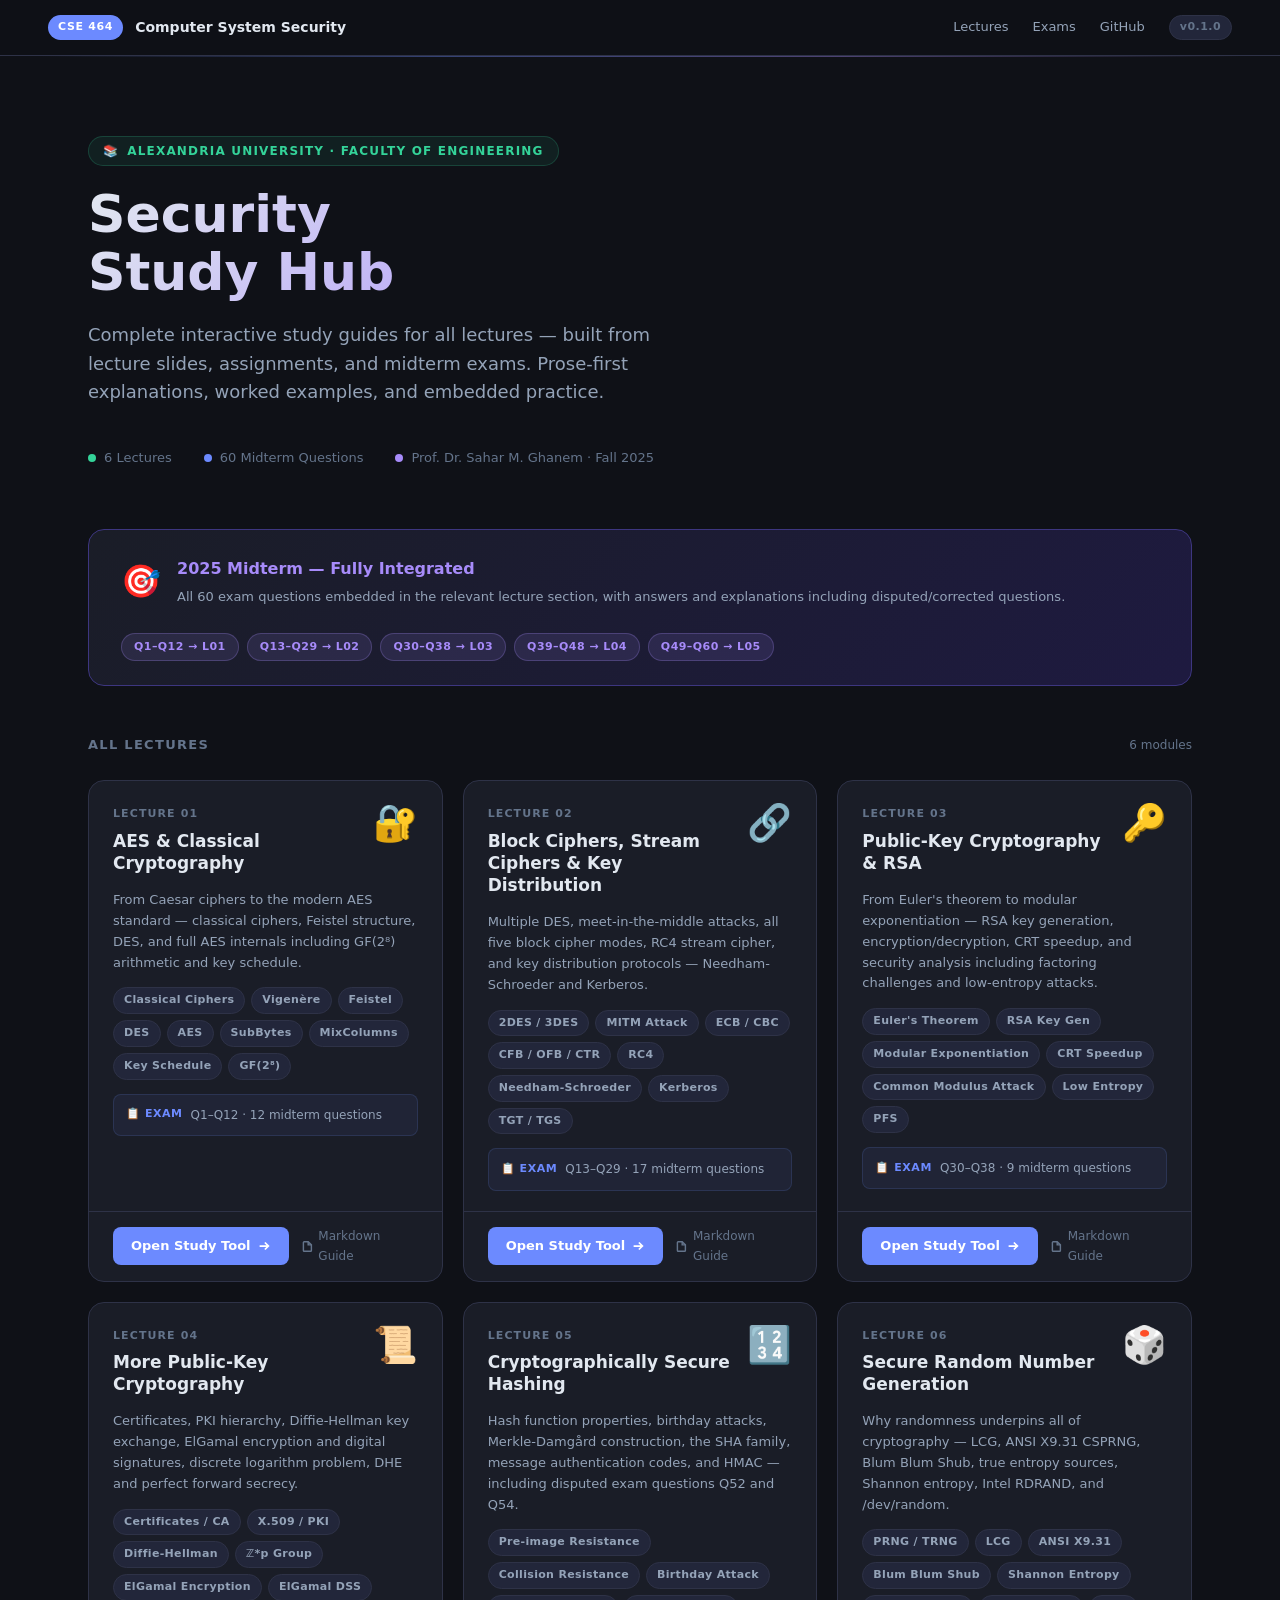
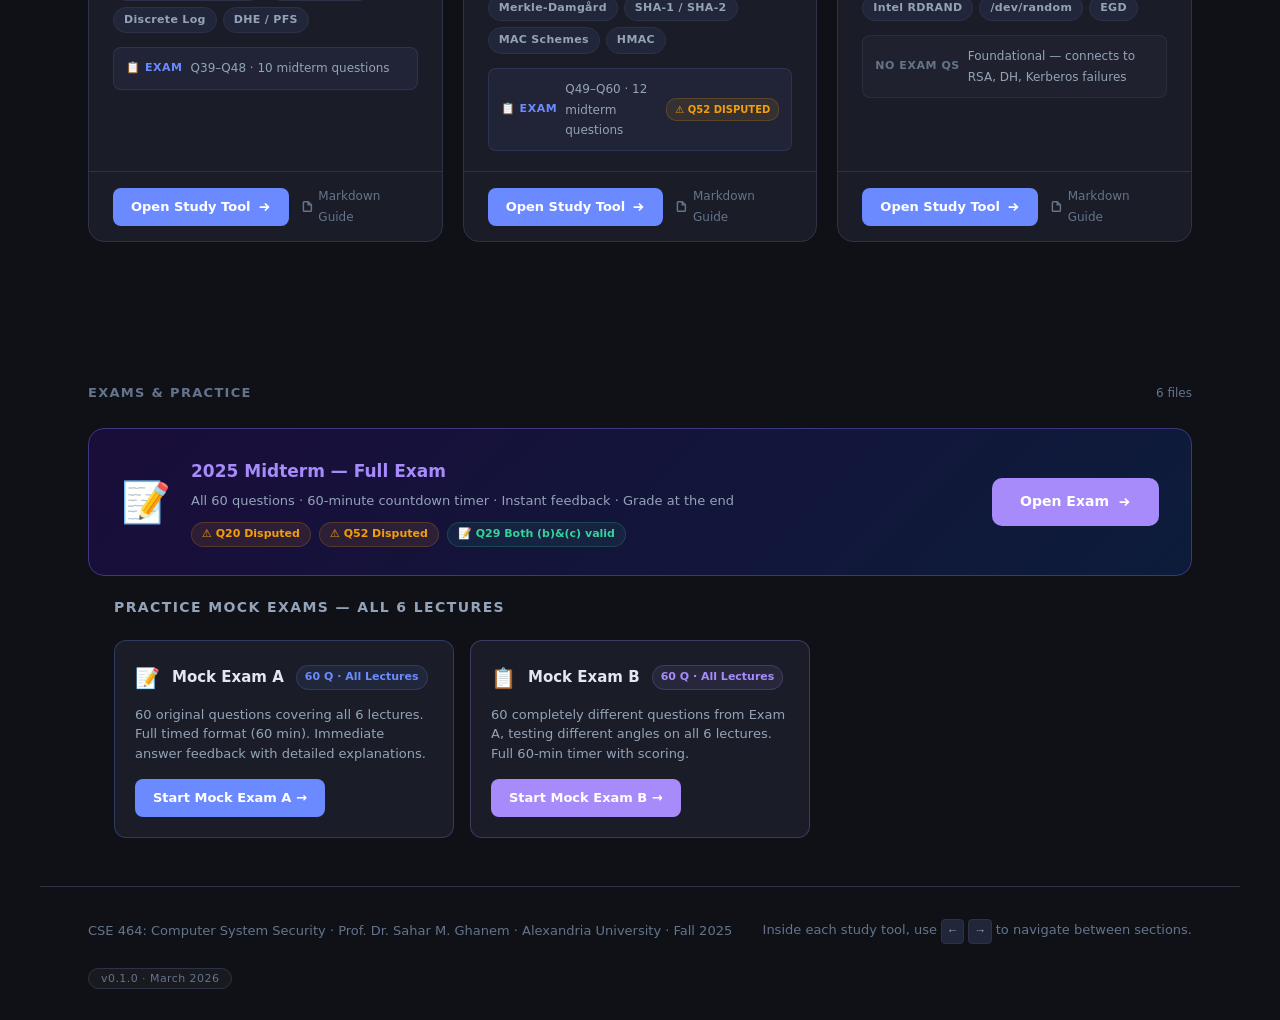
==== index.html @ a6272308 "v0.1 init commit" ====
<!DOCTYPE html>
<html lang="en">
<head>
<meta charset="UTF-8">
<meta name="viewport" content="width=device-width, initial-scale=1.0">
<meta name="version" content="v0.1.0">
<title>CSE 464 — Computer System Security | Study Hub</title>
<style>
  :root {
    --bg: #0f1117;
    --surface: #1a1d27;
    --surface2: #22263a;
    --border: #2e3247;
    --accent: #6c8aff;
    --accent2: #a78bfa;
    --accent3: #34d399;
    --warning: #f59e0b;
    --danger: #f87171;
    --text: #e2e8f0;
    --text-muted: #94a3b8;
    --text-dim: #64748b;
  }

  * { box-sizing: border-box; margin: 0; padding: 0; }

  body {
    font-family: 'Segoe UI', system-ui, -apple-system, sans-serif;
    background: var(--bg);
    color: var(--text);
    line-height: 1.7;
    min-height: 100vh;
  }

  /* ── TOP NAV ── */
  nav {
    position: sticky;
    top: 0;
    z-index: 100;
    background: rgba(15,17,23,0.92);
    backdrop-filter: blur(12px);
    border-bottom: 1px solid var(--border);
    padding: 0 48px;
    display: flex;
    align-items: center;
    justify-content: space-between;
    height: 56px;
  }
  .nav-brand {
    display: flex;
    align-items: center;
    gap: 12px;
    text-decoration: none;
  }
  .nav-badge {
    background: var(--accent);
    color: #fff;
    font-size: 11px;
    font-weight: 800;
    padding: 3px 10px;
    border-radius: 20px;
    letter-spacing: 0.06em;
  }
  .nav-title {
    font-size: 14px;
    font-weight: 700;
    color: var(--text);
  }
  .nav-links {
    display: flex;
    align-items: center;
    gap: 24px;
  }
  .nav-links a {
    font-size: 13px;
    color: var(--text-muted);
    text-decoration: none;
    transition: color 0.15s;
  }
  .nav-links a:hover { color: var(--accent); }
  .version-badge {
    font-size: 11px;
    font-weight: 700;
    color: var(--text-dim);
    background: var(--surface2);
    border: 1px solid var(--border);
    padding: 2px 10px;
    border-radius: 20px;
    letter-spacing: 0.04em;
  }

  /* ── HERO ── */
  .hero {
    padding: 80px 48px 60px;
    max-width: 1200px;
    margin: 0 auto;
    position: relative;
  }
  .hero::before {
    content: '';
    position: absolute;
    top: 0; left: 0; right: 0;
    height: 1px;
    background: linear-gradient(90deg, transparent, var(--accent), var(--accent2), transparent);
    opacity: 0.4;
  }
  .hero-eyebrow {
    display: inline-flex;
    align-items: center;
    gap: 8px;
    font-size: 12px;
    font-weight: 700;
    color: var(--accent3);
    letter-spacing: 0.1em;
    text-transform: uppercase;
    margin-bottom: 20px;
    background: rgba(52,211,153,0.08);
    border: 1px solid rgba(52,211,153,0.2);
    padding: 4px 14px;
    border-radius: 20px;
  }
  .hero-title {
    font-size: 52px;
    font-weight: 900;
    line-height: 1.1;
    margin-bottom: 20px;
    background: linear-gradient(135deg, #e2e8f0 0%, #a78bfa 60%, #6c8aff 100%);
    -webkit-background-clip: text;
    -webkit-text-fill-color: transparent;
    background-clip: text;
  }
  .hero-subtitle {
    font-size: 18px;
    color: var(--text-muted);
    max-width: 580px;
    margin-bottom: 40px;
    line-height: 1.6;
  }
  .hero-meta {
    display: flex;
    gap: 32px;
    flex-wrap: wrap;
  }
  .meta-item {
    display: flex;
    align-items: center;
    gap: 8px;
    font-size: 13px;
    color: var(--text-dim);
  }
  .meta-item strong { color: var(--text-muted); }
  .meta-dot {
    width: 8px;
    height: 8px;
    border-radius: 50%;
    background: var(--accent3);
    flex-shrink: 0;
  }

  /* ── EXAM BANNER ── */
  .exam-banner {
    max-width: 1200px;
    margin: 0 auto 48px;
    padding: 0 48px;
  }
  .exam-banner-inner {
    background: linear-gradient(135deg, #1a1d27 0%, #1e1a40 100%);
    border: 1px solid #3d3680;
    border-radius: 16px;
    padding: 24px 32px;
    display: flex;
    align-items: center;
    justify-content: space-between;
    gap: 24px;
    flex-wrap: wrap;
  }
  .exam-banner-left {
    display: flex;
    align-items: center;
    gap: 16px;
  }
  .exam-icon {
    font-size: 32px;
  }
  .exam-banner-title {
    font-size: 16px;
    font-weight: 700;
    color: var(--accent2);
    margin-bottom: 4px;
  }
  .exam-banner-desc {
    font-size: 13px;
    color: var(--text-muted);
  }
  .exam-tags {
    display: flex;
    gap: 8px;
    flex-wrap: wrap;
  }
  .exam-tag {
    background: rgba(167,139,250,0.12);
    border: 1px solid rgba(167,139,250,0.25);
    color: var(--accent2);
    font-size: 11px;
    font-weight: 700;
    padding: 4px 12px;
    border-radius: 20px;
    letter-spacing: 0.04em;
  }

  /* ── GRID ── */
  .section-header {
    max-width: 1200px;
    margin: 0 auto 24px;
    padding: 0 48px;
    display: flex;
    align-items: center;
    justify-content: space-between;
  }
  .section-title {
    font-size: 13px;
    font-weight: 700;
    color: var(--text-dim);
    letter-spacing: 0.1em;
    text-transform: uppercase;
  }
  .section-count {
    font-size: 12px;
    color: var(--text-dim);
  }

  .lectures-grid {
    max-width: 1200px;
    margin: 0 auto;
    padding: 0 48px 80px;
    display: grid;
    grid-template-columns: repeat(auto-fill, minmax(340px, 1fr));
    gap: 20px;
  }

  /* ── LECTURE CARD ── */
  .lecture-card {
    background: var(--surface);
    border: 1px solid var(--border);
    border-radius: 16px;
    overflow: hidden;
    text-decoration: none;
    color: inherit;
    transition: all 0.2s ease;
    display: flex;
    flex-direction: column;
    position: relative;
  }
  .lecture-card:hover {
    border-color: var(--accent);
    transform: translateY(-3px);
    box-shadow: 0 12px 40px rgba(108,138,255,0.12);
  }
  .lecture-card::before {
    content: '';
    position: absolute;
    top: 0; left: 0; right: 0;
    height: 3px;
    opacity: 0;
    transition: opacity 0.2s;
  }
  .lecture-card:hover::before { opacity: 1; }

  .card-l1::before { background: linear-gradient(90deg, #6c8aff, #a78bfa); }
  .card-l2::before { background: linear-gradient(90deg, #34d399, #6c8aff); }
  .card-l3::before { background: linear-gradient(90deg, #a78bfa, #f87171); }
  .card-l4::before { background: linear-gradient(90deg, #f59e0b, #a78bfa); }
  .card-l5::before { background: linear-gradient(90deg, #34d399, #a78bfa); }
  .card-l6::before { background: linear-gradient(90deg, #6c8aff, #34d399); }

  .card-header {
    padding: 24px 24px 16px;
    display: flex;
    align-items: flex-start;
    justify-content: space-between;
    gap: 16px;
  }
  .card-icon {
    font-size: 36px;
    line-height: 1;
    flex-shrink: 0;
  }
  .lecture-num {
    font-size: 11px;
    font-weight: 700;
    color: var(--text-dim);
    letter-spacing: 0.1em;
    text-transform: uppercase;
    margin-bottom: 6px;
  }
  .card-title {
    font-size: 17px;
    font-weight: 800;
    color: var(--text);
    line-height: 1.3;
  }

  .card-body {
    padding: 0 24px 20px;
    flex: 1;
    display: flex;
    flex-direction: column;
    gap: 14px;
  }
  .card-desc {
    font-size: 13px;
    color: var(--text-muted);
    line-height: 1.6;
  }

  .topic-chips {
    display: flex;
    flex-wrap: wrap;
    gap: 6px;
  }
  .chip {
    background: var(--surface2);
    border: 1px solid var(--border);
    color: var(--text-muted);
    font-size: 11px;
    font-weight: 600;
    padding: 3px 10px;
    border-radius: 20px;
    letter-spacing: 0.03em;
  }

  .exam-coverage {
    display: flex;
    align-items: center;
    gap: 8px;
    padding: 10px 12px;
    background: rgba(108,138,255,0.07);
    border: 1px solid rgba(108,138,255,0.15);
    border-radius: 8px;
  }
  .exam-coverage-label {
    font-size: 11px;
    font-weight: 700;
    color: var(--accent);
    text-transform: uppercase;
    letter-spacing: 0.05em;
    white-space: nowrap;
  }
  .exam-coverage-qs {
    font-size: 12px;
    color: var(--text-muted);
  }
  .no-exam {
    background: rgba(100,116,139,0.07);
    border-color: rgba(100,116,139,0.15);
  }
  .no-exam .exam-coverage-label { color: var(--text-dim); }

  .card-footer {
    padding: 14px 24px;
    border-top: 1px solid var(--border);
    display: flex;
    align-items: center;
    justify-content: space-between;
    gap: 12px;
  }
  .open-btn {
    display: inline-flex;
    align-items: center;
    gap: 6px;
    background: var(--accent);
    color: #fff;
    font-size: 13px;
    font-weight: 700;
    padding: 8px 18px;
    border-radius: 8px;
    text-decoration: none;
    transition: background 0.15s, transform 0.1s;
    flex-shrink: 0;
  }
  .open-btn:hover { background: #7c9aff; }
  .open-btn svg { width: 14px; height: 14px; }

  .md-link {
    display: inline-flex;
    align-items: center;
    gap: 5px;
    font-size: 12px;
    color: var(--text-dim);
    text-decoration: none;
    transition: color 0.15s;
  }
  .md-link:hover { color: var(--accent2); }

  /* ── FOOTER ── */
  footer {
    border-top: 1px solid var(--border);
    padding: 32px 48px;
    max-width: 1200px;
    margin: 0 auto;
    display: flex;
    align-items: center;
    justify-content: space-between;
    flex-wrap: wrap;
    gap: 16px;
  }
  footer p {
    font-size: 13px;
    color: var(--text-dim);
  }
  .kbd {
    display: inline-block;
    background: var(--surface2);
    border: 1px solid var(--border);
    border-radius: 4px;
    padding: 1px 7px;
    font-size: 12px;
    color: var(--text-muted);
    font-family: monospace;
  }

  /* ── SCROLL PROGRESS ── */
  #scroll-bar {
    position: fixed;
    top: 0;
    left: 0;
    height: 3px;
    background: linear-gradient(90deg, var(--accent), var(--accent2));
    width: 0%;
    z-index: 999;
    transition: width 0.1s;
  }

  /* ── RESPONSIVE ── */
  @media (max-width: 768px) {
    nav { padding: 0 20px; }
    .hero { padding: 50px 20px 40px; }
    .hero-title { font-size: 34px; }
    .exam-banner { padding: 0 20px; }
    .section-header { padding: 0 20px; }
    .lectures-grid { padding: 0 20px 60px; grid-template-columns: 1fr; }
    footer { padding: 24px 20px; }
    .nav-links { display: none; }
  }
</style>
</head>
<body>

<div id="scroll-bar"></div>

<!-- NAV -->
<nav>
  <a href="#" class="nav-brand">
    <span class="nav-badge">CSE 464</span>
    <span class="nav-title">Computer System Security</span>
  </a>
  <div class="nav-links">
    <a href="#lectures">Lectures</a>
    <a href="#exams">Exams</a>
    <a href="https://github.com" target="_blank" rel="noopener">GitHub</a>
    <span class="version-badge">v0.1.0</span>
  </div>
</nav>

<!-- HERO -->
<div class="hero">
  <div class="hero-eyebrow">
    <span>📚</span> Alexandria University · Faculty of Engineering
  </div>
  <h1 class="hero-title">Security<br>Study Hub</h1>
  <p class="hero-subtitle">
    Complete interactive study guides for all lectures — built from lecture slides, assignments, and midterm exams. Prose-first explanations, worked examples, and embedded practice.
  </p>
  <div class="hero-meta">
    <div class="meta-item">
      <div class="meta-dot"></div>
      <span>6 Lectures</span>
    </div>
    <div class="meta-item">
      <div class="meta-dot" style="background:var(--accent);"></div>
      <span>60 Midterm Questions</span>
    </div>
    <div class="meta-item">
      <div class="meta-dot" style="background:var(--accent2);"></div>
      <span>Prof. Dr. Sahar M. Ghanem · Fall 2025</span>
    </div>
  </div>
</div>

<!-- EXAM BANNER -->
<div class="exam-banner">
  <div class="exam-banner-inner">
    <div class="exam-banner-left">
      <div class="exam-icon">🎯</div>
      <div>
        <div class="exam-banner-title">2025 Midterm — Fully Integrated</div>
        <div class="exam-banner-desc">All 60 exam questions embedded in the relevant lecture section, with answers and explanations including disputed/corrected questions.</div>
      </div>
    </div>
    <div class="exam-tags">
      <span class="exam-tag">Q1–Q12 → L01</span>
      <span class="exam-tag">Q13–Q29 → L02</span>
      <span class="exam-tag">Q30–Q38 → L03</span>
      <span class="exam-tag">Q39–Q48 → L04</span>
      <span class="exam-tag">Q49–Q60 → L05</span>
    </div>
  </div>
</div>

<!-- SECTION LABEL -->
<div class="section-header" id="lectures">
  <span class="section-title">All Lectures</span>
  <span class="section-count">6 modules</span>
</div>

<!-- LECTURES GRID -->
<div class="lectures-grid">

  <!-- L01 -->
  <div class="lecture-card card-l1">
    <div class="card-header">
      <div>
        <div class="lecture-num">Lecture 01</div>
        <div class="card-title">AES &amp; Classical Cryptography</div>
      </div>
      <div class="card-icon">🔐</div>
    </div>
    <div class="card-body">
      <p class="card-desc">From Caesar ciphers to the modern AES standard — classical ciphers, Feistel structure, DES, and full AES internals including GF(2⁸) arithmetic and key schedule.</p>
      <div class="topic-chips">
        <span class="chip">Classical Ciphers</span>
        <span class="chip">Vigenère</span>
        <span class="chip">Feistel</span>
        <span class="chip">DES</span>
        <span class="chip">AES</span>
        <span class="chip">SubBytes</span>
        <span class="chip">MixColumns</span>
        <span class="chip">Key Schedule</span>
        <span class="chip">GF(2⁸)</span>
      </div>
      <div class="exam-coverage">
        <span class="exam-coverage-label">📋 Exam</span>
        <span class="exam-coverage-qs">Q1–Q12 · 12 midterm questions</span>
      </div>
    </div>
    <div class="card-footer">
      <a href="lectures/lecture01-study.html" class="open-btn">
        Open Study Tool
        <svg viewBox="0 0 16 16" fill="none" stroke="currentColor" stroke-width="2"><path d="M3 8h10M9 4l4 4-4 4"/></svg>
      </a>
      <a href="lectures/lecture01-study-guide.md" class="md-link">
        <svg width="13" height="13" viewBox="0 0 16 16" fill="none" stroke="currentColor" stroke-width="1.8"><path d="M9 2H4a1 1 0 00-1 1v10a1 1 0 001 1h8a1 1 0 001-1V6L9 2z"/><path d="M9 2v4h4"/></svg>
        Markdown Guide
      </a>
    </div>
  </div>

  <!-- L02 -->
  <div class="lecture-card card-l2">
    <div class="card-header">
      <div>
        <div class="lecture-num">Lecture 02</div>
        <div class="card-title">Block Ciphers, Stream Ciphers &amp; Key Distribution</div>
      </div>
      <div class="card-icon">🔗</div>
    </div>
    <div class="card-body">
      <p class="card-desc">Multiple DES, meet-in-the-middle attacks, all five block cipher modes, RC4 stream cipher, and key distribution protocols — Needham-Schroeder and Kerberos.</p>
      <div class="topic-chips">
        <span class="chip">2DES / 3DES</span>
        <span class="chip">MITM Attack</span>
        <span class="chip">ECB / CBC</span>
        <span class="chip">CFB / OFB / CTR</span>
        <span class="chip">RC4</span>
        <span class="chip">Needham-Schroeder</span>
        <span class="chip">Kerberos</span>
        <span class="chip">TGT / TGS</span>
      </div>
      <div class="exam-coverage">
        <span class="exam-coverage-label">📋 Exam</span>
        <span class="exam-coverage-qs">Q13–Q29 · 17 midterm questions</span>
      </div>
    </div>
    <div class="card-footer">
      <a href="lectures/lecture02-study.html" class="open-btn">
        Open Study Tool
        <svg viewBox="0 0 16 16" fill="none" stroke="currentColor" stroke-width="2"><path d="M3 8h10M9 4l4 4-4 4"/></svg>
      </a>
      <a href="lectures/lecture02-study-guide.md" class="md-link">
        <svg width="13" height="13" viewBox="0 0 16 16" fill="none" stroke="currentColor" stroke-width="1.8"><path d="M9 2H4a1 1 0 00-1 1v10a1 1 0 001 1h8a1 1 0 001-1V6L9 2z"/><path d="M9 2v4h4"/></svg>
        Markdown Guide
      </a>
    </div>
  </div>

  <!-- L03 -->
  <div class="lecture-card card-l3">
    <div class="card-header">
      <div>
        <div class="lecture-num">Lecture 03</div>
        <div class="card-title">Public-Key Cryptography &amp; RSA</div>
      </div>
      <div class="card-icon">🔑</div>
    </div>
    <div class="card-body">
      <p class="card-desc">From Euler's theorem to modular exponentiation — RSA key generation, encryption/decryption, CRT speedup, and security analysis including factoring challenges and low-entropy attacks.</p>
      <div class="topic-chips">
        <span class="chip">Euler's Theorem</span>
        <span class="chip">RSA Key Gen</span>
        <span class="chip">Modular Exponentiation</span>
        <span class="chip">CRT Speedup</span>
        <span class="chip">Common Modulus Attack</span>
        <span class="chip">Low Entropy</span>
        <span class="chip">PFS</span>
      </div>
      <div class="exam-coverage">
        <span class="exam-coverage-label">📋 Exam</span>
        <span class="exam-coverage-qs">Q30–Q38 · 9 midterm questions</span>
      </div>
    </div>
    <div class="card-footer">
      <a href="lectures/lecture03-study.html" class="open-btn">
        Open Study Tool
        <svg viewBox="0 0 16 16" fill="none" stroke="currentColor" stroke-width="2"><path d="M3 8h10M9 4l4 4-4 4"/></svg>
      </a>
      <a href="lectures/lecture03-study-guide.md" class="md-link">
        <svg width="13" height="13" viewBox="0 0 16 16" fill="none" stroke="currentColor" stroke-width="1.8"><path d="M9 2H4a1 1 0 00-1 1v10a1 1 0 001 1h8a1 1 0 001-1V6L9 2z"/><path d="M9 2v4h4"/></svg>
        Markdown Guide
      </a>
    </div>
  </div>

  <!-- L04 -->
  <div class="lecture-card card-l4">
    <div class="card-header">
      <div>
        <div class="lecture-num">Lecture 04</div>
        <div class="card-title">More Public-Key Cryptography</div>
      </div>
      <div class="card-icon">📜</div>
    </div>
    <div class="card-body">
      <p class="card-desc">Certificates, PKI hierarchy, Diffie-Hellman key exchange, ElGamal encryption and digital signatures, discrete logarithm problem, DHE and perfect forward secrecy.</p>
      <div class="topic-chips">
        <span class="chip">Certificates / CA</span>
        <span class="chip">X.509 / PKI</span>
        <span class="chip">Diffie-Hellman</span>
        <span class="chip">ℤ*p Group</span>
        <span class="chip">ElGamal Encryption</span>
        <span class="chip">ElGamal DSS</span>
        <span class="chip">Discrete Log</span>
        <span class="chip">DHE / PFS</span>
      </div>
      <div class="exam-coverage">
        <span class="exam-coverage-label">📋 Exam</span>
        <span class="exam-coverage-qs">Q39–Q48 · 10 midterm questions</span>
      </div>
    </div>
    <div class="card-footer">
      <a href="lectures/lecture04-study.html" class="open-btn">
        Open Study Tool
        <svg viewBox="0 0 16 16" fill="none" stroke="currentColor" stroke-width="2"><path d="M3 8h10M9 4l4 4-4 4"/></svg>
      </a>
      <a href="lectures/lecture04-study-guide.md" class="md-link">
        <svg width="13" height="13" viewBox="0 0 16 16" fill="none" stroke="currentColor" stroke-width="1.8"><path d="M9 2H4a1 1 0 00-1 1v10a1 1 0 001 1h8a1 1 0 001-1V6L9 2z"/><path d="M9 2v4h4"/></svg>
        Markdown Guide
      </a>
    </div>
  </div>

  <!-- L05 -->
  <div class="lecture-card card-l5">
    <div class="card-header">
      <div>
        <div class="lecture-num">Lecture 05</div>
        <div class="card-title">Cryptographically Secure Hashing</div>
      </div>
      <div class="card-icon">🔢</div>
    </div>
    <div class="card-body">
      <p class="card-desc">Hash function properties, birthday attacks, Merkle-Damgård construction, the SHA family, message authentication codes, and HMAC — including disputed exam questions Q52 and Q54.</p>
      <div class="topic-chips">
        <span class="chip">Pre-image Resistance</span>
        <span class="chip">Collision Resistance</span>
        <span class="chip">Birthday Attack</span>
        <span class="chip">Merkle-Damgård</span>
        <span class="chip">SHA-1 / SHA-2</span>
        <span class="chip">MAC Schemes</span>
        <span class="chip">HMAC</span>
      </div>
      <div class="exam-coverage">
        <div style="display:flex;align-items:center;justify-content:space-between;width:100%;gap:8px;">
          <div style="display:flex;align-items:center;gap:8px;">
            <span class="exam-coverage-label">📋 Exam</span>
            <span class="exam-coverage-qs">Q49–Q60 · 12 midterm questions</span>
          </div>
          <span style="font-size:10px;font-weight:700;color:var(--warning);background:rgba(245,158,11,0.1);border:1px solid rgba(245,158,11,0.2);padding:2px 8px;border-radius:10px;white-space:nowrap;">⚠️ Q52 DISPUTED</span>
        </div>
      </div>
    </div>
    <div class="card-footer">
      <a href="lectures/lecture05-study.html" class="open-btn">
        Open Study Tool
        <svg viewBox="0 0 16 16" fill="none" stroke="currentColor" stroke-width="2"><path d="M3 8h10M9 4l4 4-4 4"/></svg>
      </a>
      <a href="lectures/lecture05-study-guide.md" class="md-link">
        <svg width="13" height="13" viewBox="0 0 16 16" fill="none" stroke="currentColor" stroke-width="1.8"><path d="M9 2H4a1 1 0 00-1 1v10a1 1 0 001 1h8a1 1 0 001-1V6L9 2z"/><path d="M9 2v4h4"/></svg>
        Markdown Guide
      </a>
    </div>
  </div>

  <!-- L06 -->
  <div class="lecture-card card-l6">
    <div class="card-header">
      <div>
        <div class="lecture-num">Lecture 06</div>
        <div class="card-title">Secure Random Number Generation</div>
      </div>
      <div class="card-icon">🎲</div>
    </div>
    <div class="card-body">
      <p class="card-desc">Why randomness underpins all of cryptography — LCG, ANSI X9.31 CSPRNG, Blum Blum Shub, true entropy sources, Shannon entropy, Intel RDRAND, and /dev/random.</p>
      <div class="topic-chips">
        <span class="chip">PRNG / TRNG</span>
        <span class="chip">LCG</span>
        <span class="chip">ANSI X9.31</span>
        <span class="chip">Blum Blum Shub</span>
        <span class="chip">Shannon Entropy</span>
        <span class="chip">Intel RDRAND</span>
        <span class="chip">/dev/random</span>
        <span class="chip">EGD</span>
      </div>
      <div class="exam-coverage no-exam">
        <span class="exam-coverage-label">No Exam Qs</span>
        <span class="exam-coverage-qs">Foundational — connects to RSA, DH, Kerberos failures</span>
      </div>
    </div>
    <div class="card-footer">
      <a href="lectures/lecture06-study.html" class="open-btn">
        Open Study Tool
        <svg viewBox="0 0 16 16" fill="none" stroke="currentColor" stroke-width="2"><path d="M3 8h10M9 4l4 4-4 4"/></svg>
      </a>
      <a href="lectures/lecture06-study-guide.md" class="md-link">
        <svg width="13" height="13" viewBox="0 0 16 16" fill="none" stroke="currentColor" stroke-width="1.8"><path d="M9 2H4a1 1 0 00-1 1v10a1 1 0 001 1h8a1 1 0 001-1V6L9 2z"/><path d="M9 2v4h4"/></svg>
        Markdown Guide
      </a>
    </div>
  </div>

</div>

<!-- EXAMS SECTION HEADER -->
<div class="section-header" id="exams" style="margin-top:60px;">
  <span class="section-title">Exams &amp; Practice</span>
  <span class="section-count">6 files</span>
</div>

<!-- EXAM BANNER: FULL MIDTERM -->
<div style="max-width:1200px;margin:0 auto 20px;padding:0 48px;">
  <div style="background:linear-gradient(135deg,#1a0d3a 0%,#0d1c3a 100%);border:1px solid #3d3680;border-radius:16px;padding:28px 32px;display:flex;align-items:center;justify-content:space-between;gap:24px;flex-wrap:wrap;">
    <div style="display:flex;align-items:center;gap:20px;">
      <div style="font-size:40px;">📝</div>
      <div>
        <div style="font-size:17px;font-weight:800;color:var(--accent2);margin-bottom:4px;">2025 Midterm — Full Exam</div>
        <div style="font-size:13px;color:var(--text-muted);">All 60 questions · 60-minute countdown timer · Instant feedback · Grade at the end</div>
        <div style="display:flex;gap:8px;flex-wrap:wrap;margin-top:10px;">
          <span style="font-size:11px;font-weight:700;color:var(--warning);background:rgba(245,158,11,.1);border:1px solid rgba(245,158,11,.2);padding:2px 10px;border-radius:20px;">⚠️ Q20 Disputed</span>
          <span style="font-size:11px;font-weight:700;color:var(--warning);background:rgba(245,158,11,.1);border:1px solid rgba(245,158,11,.2);padding:2px 10px;border-radius:20px;">⚠️ Q52 Disputed</span>
          <span style="font-size:11px;font-weight:700;color:var(--accent3);background:rgba(52,211,153,.08);border:1px solid rgba(52,211,153,.2);padding:2px 10px;border-radius:20px;">📝 Q29 Both (b)&amp;(c) valid</span>
        </div>
      </div>
    </div>
    <a href="exams/exam-2025-midterm.html" style="display:inline-flex;align-items:center;gap:8px;background:var(--accent2);color:#fff;font-size:14px;font-weight:700;padding:12px 28px;border-radius:10px;text-decoration:none;flex-shrink:0;transition:background .15s;" onmouseover="this.style.background='#b49dfb'" onmouseout="this.style.background='var(--accent2)'">
      Open Exam
      <svg width="14" height="14" viewBox="0 0 16 16" fill="none" stroke="currentColor" stroke-width="2"><path d="M3 8h10M9 4l4 4-4 4"/></svg>
    </a>
  </div>
</div>


<!-- Mock Exams subsection -->
<div style="max-width:1100px;margin:0 auto;padding:0 24px 48px;">
  <h3 style="font-size:14px;color:var(--text-muted);text-transform:uppercase;letter-spacing:.1em;margin:0 0 20px;">Practice Mock Exams — All 6 Lectures</h3>
  <div style="display:grid;grid-template-columns:repeat(auto-fill,minmax(280px,1fr));gap:16px;">
    <div style="background:var(--surface);border:1px solid #6c8aff44;border-radius:12px;padding:20px;">
      <div style="display:flex;align-items:center;gap:12px;margin-bottom:10px;">
        <span style="font-size:20px;">📝</span>
        <span style="font-weight:700;font-size:15px;color:var(--text);">Mock Exam A</span>
        <span style="background:#6c8aff18;color:#6c8aff;border:1px solid #6c8aff33;padding:2px 8px;border-radius:20px;font-size:11px;font-weight:600;">60 Q · All Lectures</span>
      </div>
      <p style="font-size:13px;color:var(--text-muted);margin:0 0 16px;line-height:1.5;">60 original questions covering all 6 lectures. Full timed format (60 min). Immediate answer feedback with detailed explanations.</p>
      <a href="exams/mock-exam-a.html" style="display:inline-flex;align-items:center;gap:6px;background:var(--accent);color:#fff;padding:8px 18px;border-radius:8px;font-size:13px;font-weight:600;text-decoration:none;">Start Mock Exam A →</a>
    </div>
    <div style="background:var(--surface);border:1px solid #a78bfa44;border-radius:12px;padding:20px;">
      <div style="display:flex;align-items:center;gap:12px;margin-bottom:10px;">
        <span style="font-size:20px;">📋</span>
        <span style="font-weight:700;font-size:15px;color:var(--text);">Mock Exam B</span>
        <span style="background:#a78bfa18;color:#a78bfa;border:1px solid #a78bfa33;padding:2px 8px;border-radius:20px;font-size:11px;font-weight:600;">60 Q · All Lectures</span>
      </div>
      <p style="font-size:13px;color:var(--text-muted);margin:0 0 16px;line-height:1.5;">60 completely different questions from Exam A, testing different angles on all 6 lectures. Full 60-min timer with scoring.</p>
      <a href="exams/mock-exam-b.html" style="display:inline-flex;align-items:center;gap:6px;background:#a78bfa;color:#fff;padding:8px 18px;border-radius:8px;font-size:13px;font-weight:600;text-decoration:none;">Start Mock Exam B →</a>
    </div>
  </div>
</div>

<!-- FOOTER -->
<footer>
  <p>CSE 464: Computer System Security · Prof. Dr. Sahar M. Ghanem · Alexandria University · Fall 2025</p>
  <p>Inside each study tool, use <span class="kbd">←</span> <span class="kbd">→</span> to navigate between sections.</p>
  <p style="margin-top:10px;font-size:11px;letter-spacing:0.04em;">
    <span style="background:rgba(255,255,255,.04);border:1px solid var(--border);padding:3px 12px;border-radius:20px;">v0.1.0 · March 2026</span>
  </p>
</footer>

<script>
  // Scroll progress bar
  window.addEventListener('scroll', () => {
    const scrollTop = window.scrollY;
    const docHeight = document.documentElement.scrollHeight - window.innerHeight;
    const pct = docHeight > 0 ? (scrollTop / docHeight) * 100 : 0;
    document.getElementById('scroll-bar').style.width = pct + '%';
  });
</script>

</body>
</html>
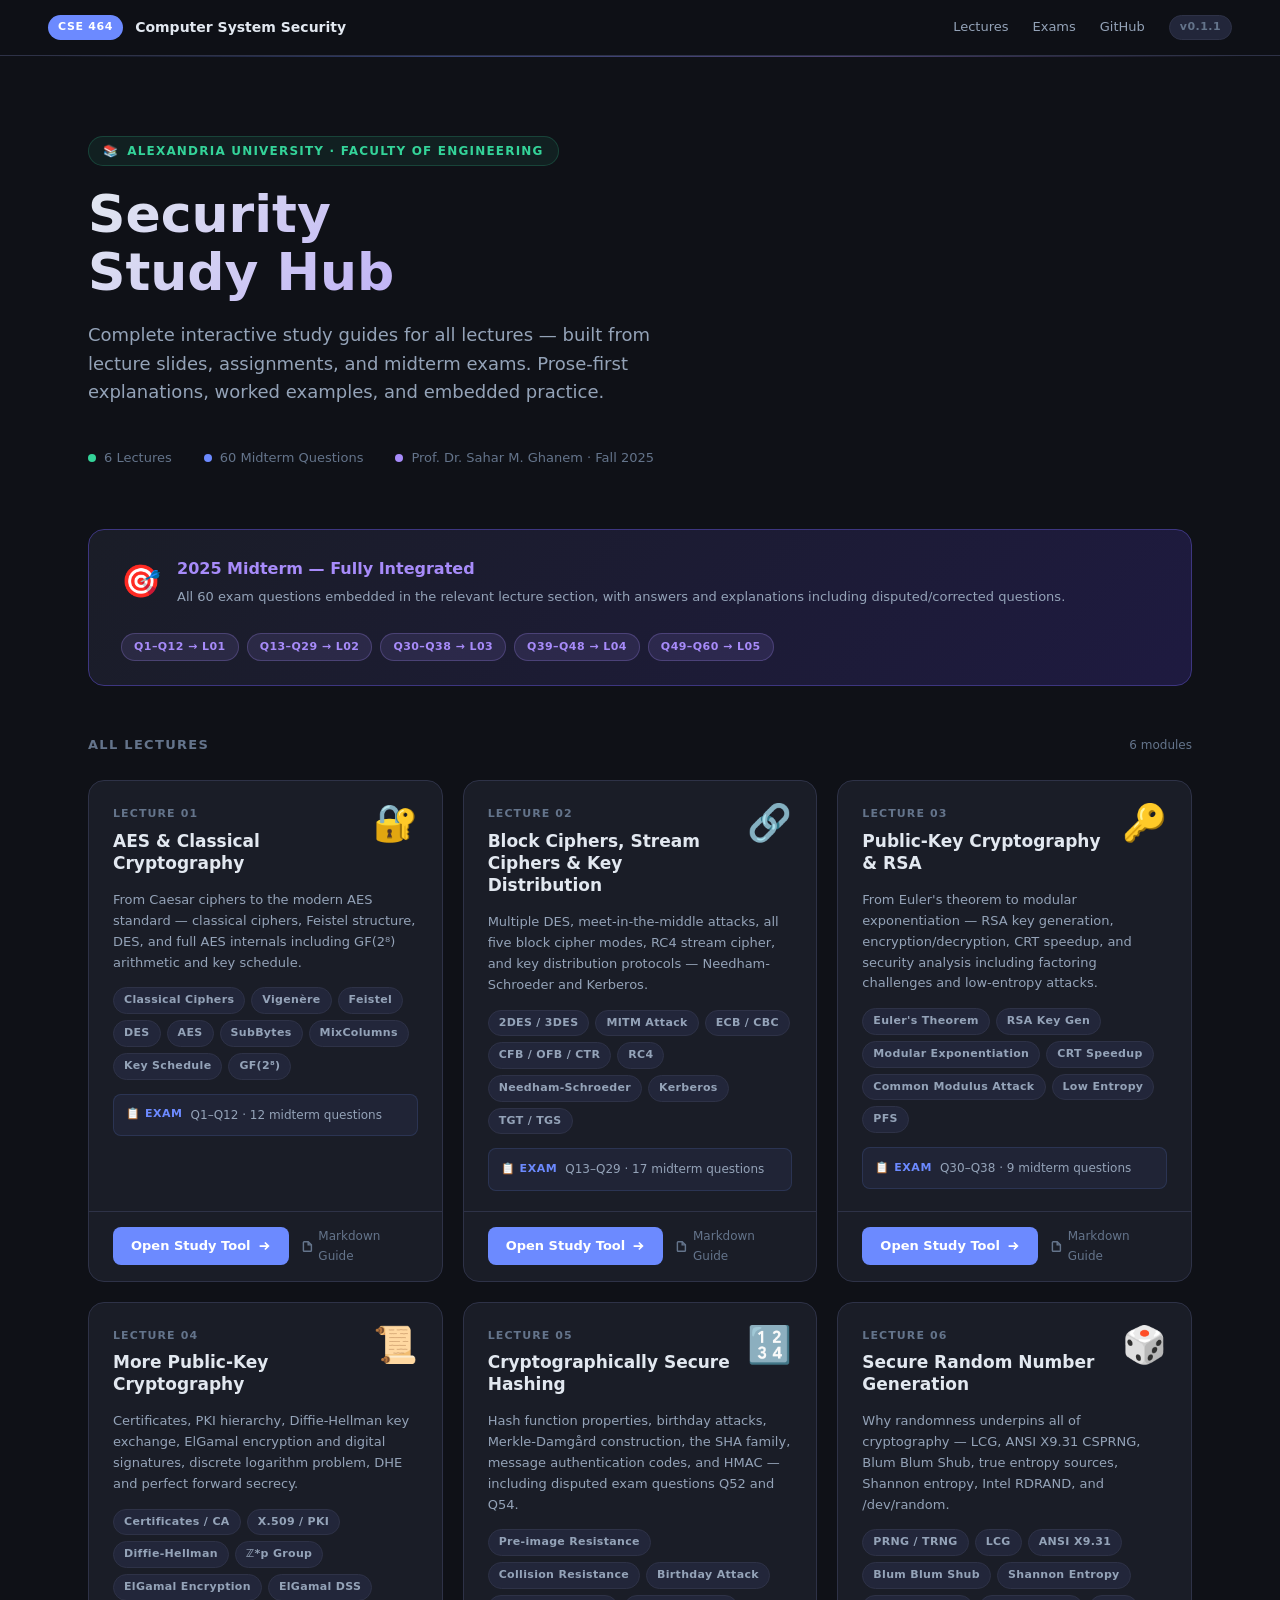
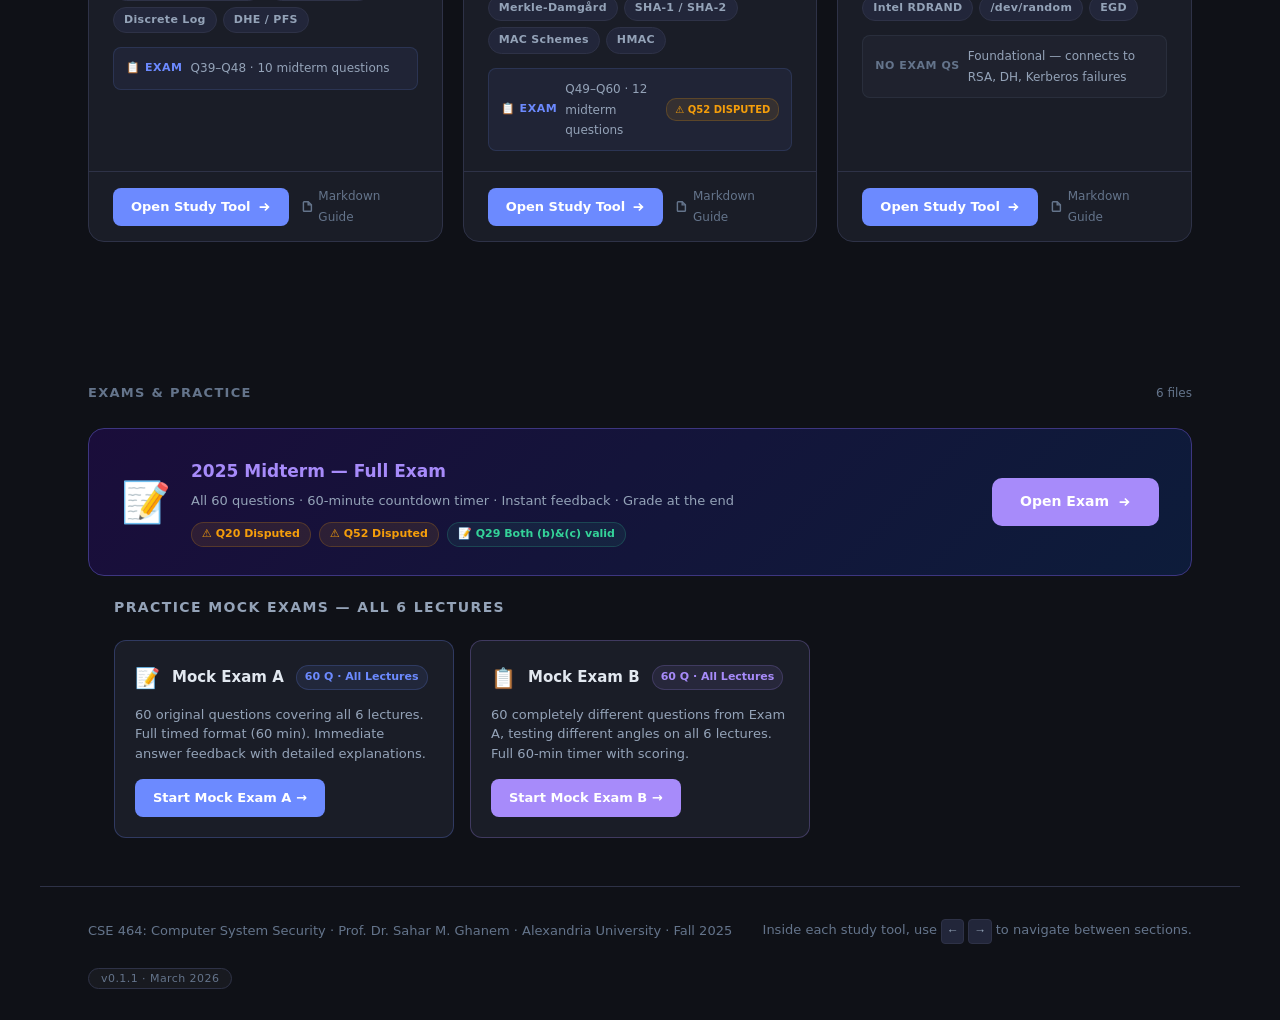
==== commit 84acc33c: "Improve lecture 2 explanation" ====
--- a/index.html
+++ b/index.html
@@ -3,7 +3,7 @@
 <head>
 <meta charset="UTF-8">
 <meta name="viewport" content="width=device-width, initial-scale=1.0">
-<meta name="version" content="v0.1.0">
+<meta name="version" content="v0.1.1">
 <title>CSE 464 — Computer System Security | Study Hub</title>
 <style>
   :root {
@@ -457,7 +457,7 @@
     <a href="#lectures">Lectures</a>
     <a href="#exams">Exams</a>
     <a href="https://github.com" target="_blank" rel="noopener">GitHub</a>
-    <span class="version-badge">v0.1.0</span>
+    <span class="version-badge">v0.1.1</span>
   </div>
 </nav>
 
@@ -808,7 +808,7 @@
   <p>CSE 464: Computer System Security · Prof. Dr. Sahar M. Ghanem · Alexandria University · Fall 2025</p>
   <p>Inside each study tool, use <span class="kbd">←</span> <span class="kbd">→</span> to navigate between sections.</p>
   <p style="margin-top:10px;font-size:11px;letter-spacing:0.04em;">
-    <span style="background:rgba(255,255,255,.04);border:1px solid var(--border);padding:3px 12px;border-radius:20px;">v0.1.0 · March 2026</span>
+    <span style="background:rgba(255,255,255,.04);border:1px solid var(--border);padding:3px 12px;border-radius:20px;">v0.1.1 · March 2026</span>
   </p>
 </footer>
 
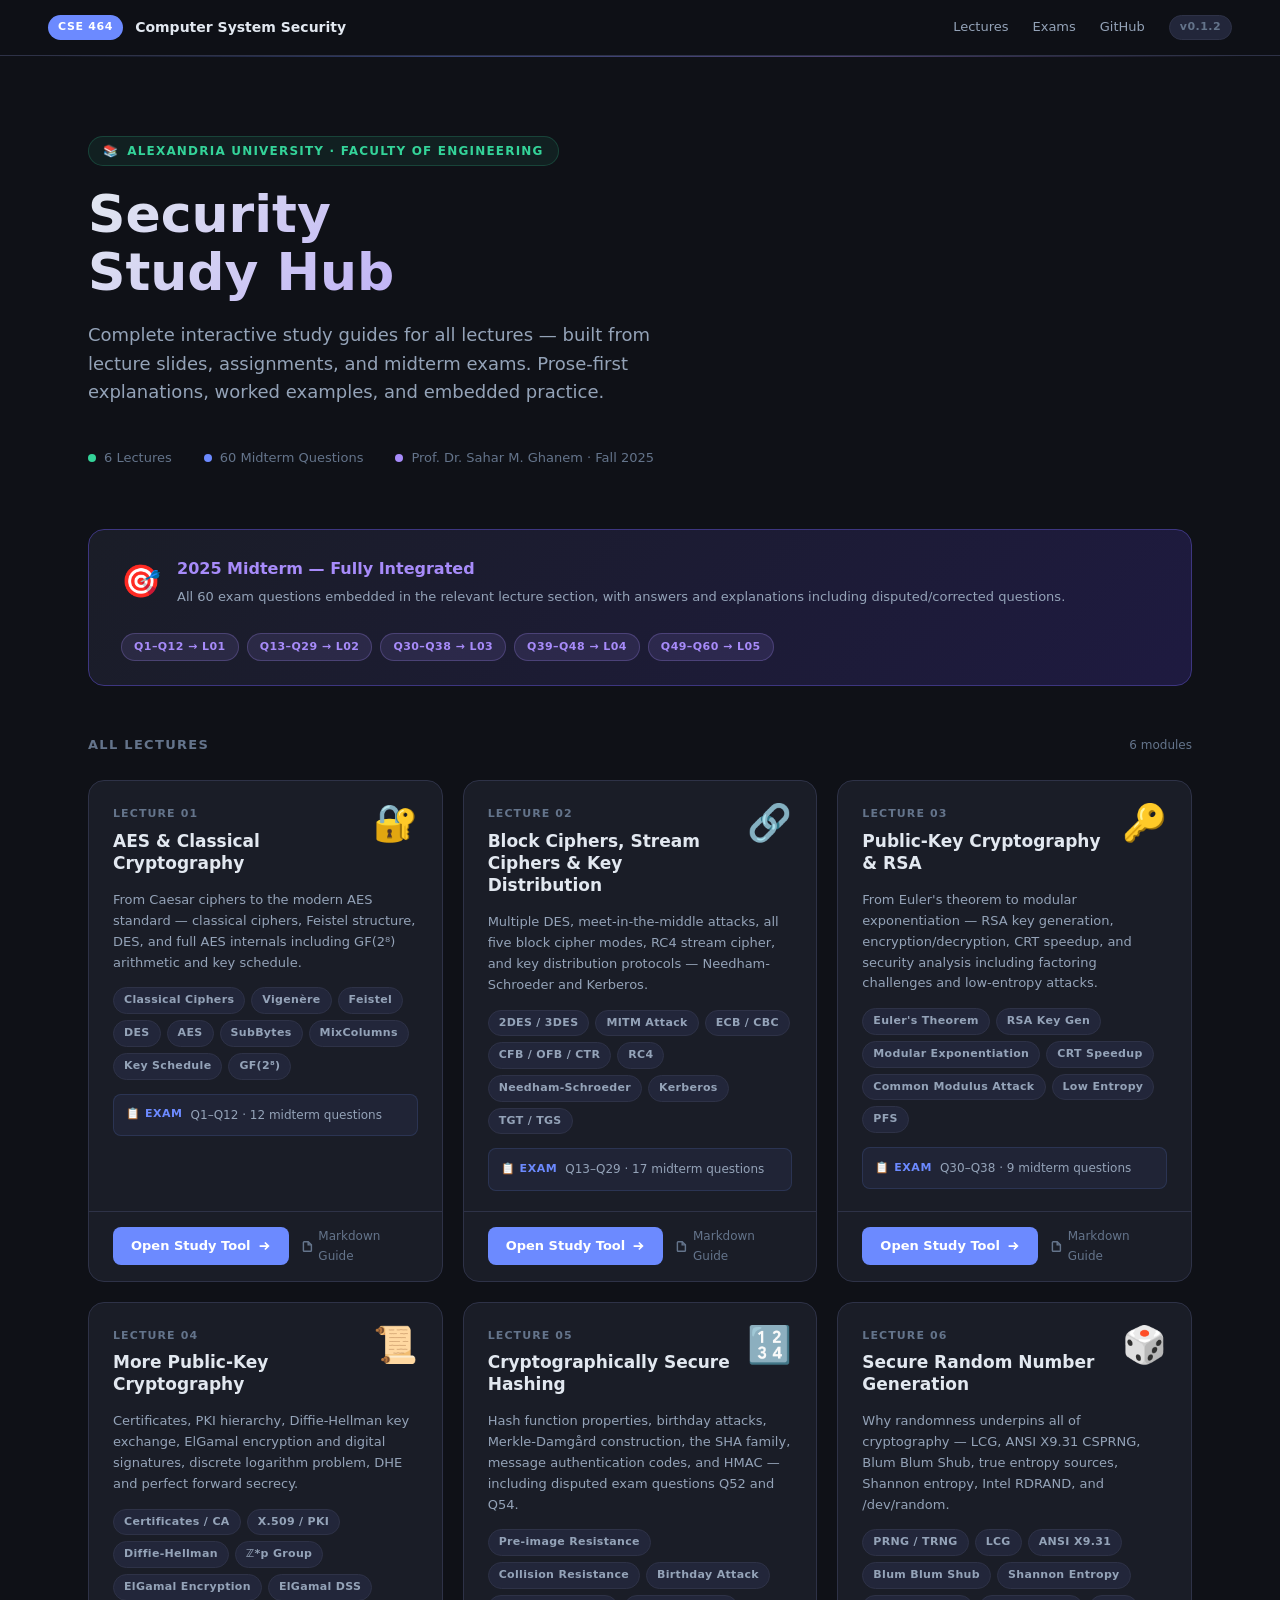
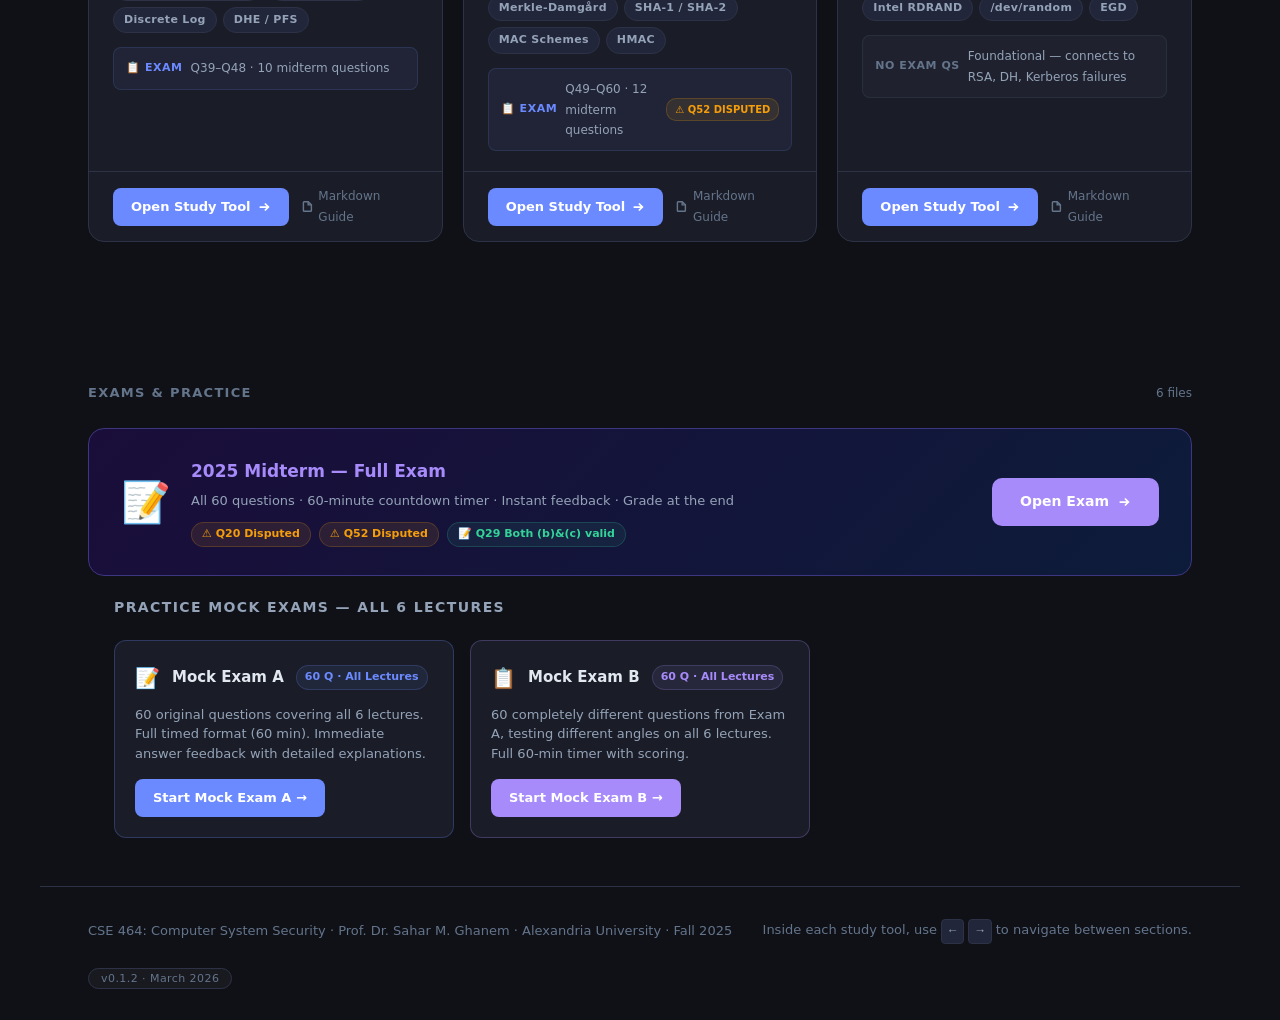
==== commit e91bde89: "improve lecture 3 content" ====
--- a/index.html
+++ b/index.html
@@ -3,7 +3,7 @@
 <head>
 <meta charset="UTF-8">
 <meta name="viewport" content="width=device-width, initial-scale=1.0">
-<meta name="version" content="v0.1.1">
+<meta name="version" content="v0.1.2">
 <title>CSE 464 — Computer System Security | Study Hub</title>
 <style>
   :root {
@@ -457,7 +457,7 @@
     <a href="#lectures">Lectures</a>
     <a href="#exams">Exams</a>
     <a href="https://github.com" target="_blank" rel="noopener">GitHub</a>
-    <span class="version-badge">v0.1.1</span>
+    <span class="version-badge">v0.1.2</span>
   </div>
 </nav>
 
@@ -808,7 +808,7 @@
   <p>CSE 464: Computer System Security · Prof. Dr. Sahar M. Ghanem · Alexandria University · Fall 2025</p>
   <p>Inside each study tool, use <span class="kbd">←</span> <span class="kbd">→</span> to navigate between sections.</p>
   <p style="margin-top:10px;font-size:11px;letter-spacing:0.04em;">
-    <span style="background:rgba(255,255,255,.04);border:1px solid var(--border);padding:3px 12px;border-radius:20px;">v0.1.1 · March 2026</span>
+    <span style="background:rgba(255,255,255,.04);border:1px solid var(--border);padding:3px 12px;border-radius:20px;">v0.1.2 · March 2026</span>
   </p>
 </footer>
 
